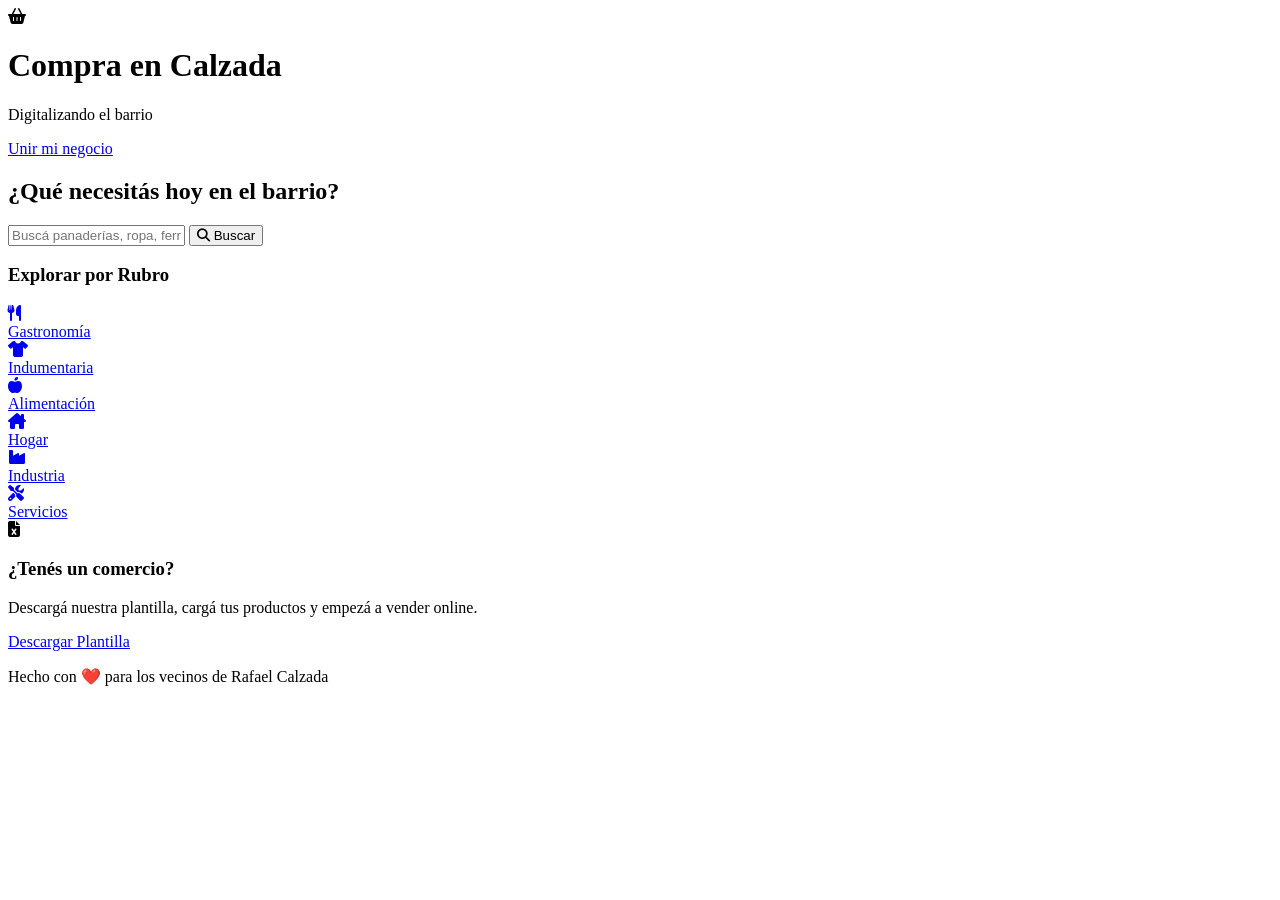
==== index.html @ 87e5cff4 "Update index.html with new header and sections" ====
<!DOCTYPE html>
<html lang="es">
<head>
    <meta charset="UTF-8">
    <meta name="viewport" content="width=device-width, initial-scale=1.0">
    <title>Compra en Calzada - Tu mercado local</title>
    <link rel="stylesheet" href="css/style.css">
    <link rel="stylesheet" href="https://cdnjs.cloudflare.com/ajax/libs/font-awesome/6.4.0/css/all.min.css">
</head>
<body>

    <header class="navbar">
        <div class="container nav-content">
            <div class="logo">
                <i class="fas fa-shopping-basket"></i>
                <div>
                    <h1>Compra en <span>Calzada</span></h1>
                    <p>Digitalizando el barrio</p>
                </div>
            </div>
            <nav>
                <a href="#" class="btn-outline">Unir mi negocio</a>
            </nav>
        </div>
    </header>

    <section class="hero">
        <div class="container">
            <h2>¿Qué necesitás hoy en el barrio?</h2>
            <div class="search-box">
                <input type="text" placeholder="Buscá panaderías, ropa, ferreterías...">
                <button><i class="fas fa-search"></i> Buscar</button>
            </div>
        </div>
    </section>

    <section class="categories container">
        <h3 class="section-title">Explorar por Rubro</h3>
        <div class="category-grid">
            
            <a href="gastronomia.html" class="category-item">
                <div class="icon-circle bg-orange">
                    <i class="fas fa-utensils"></i>
                </div>
                <span>Gastronomía</span>
            </a>

            <a href="indumentaria.html" class="category-item">
                <div class="icon-circle bg-blue">
                    <i class="fas fa-tshirt"></i>
                </div>
                <span>Indumentaria</span>
            </a>

            <a href="alimentacion.html" class="category-item">
                <div class="icon-circle bg-green">
                    <i class="fas fa-apple-whole"></i>
                </div>
                <span>Alimentación</span>
            </a>

            <a href="hogar.html" class="category-item">
                <div class="icon-circle bg-teal">
                    <i class="fas fa-house-chimney"></i>
                </div>
                <span>Hogar</span>
            </a>

            <a href="industria.html" class="category-item">
                <div class="icon-circle bg-gray">
                    <i class="fas fa-industry"></i>
                </div>
                <span>Industria</span>
            </a>

            <a href="servicios.html" class="category-item">
                <div class="icon-circle bg-dark-blue">
                    <i class="fas fa-tools"></i>
                </div>
                <span>Servicios</span>
            </a>

        </div>
    </section>

    <section class="cta container">
        <div class="cta-card">
            <i class="fas fa-file-excel"></i>
            <div class="cta-text">
                <h3>¿Tenés un comercio?</h3>
                <p>Descargá nuestra plantilla, cargá tus productos y empezá a vender online.</p>
            </div>
            <a href="#" class="btn-primary">Descargar Plantilla</a>
        </div>
    </section>

    <footer>
        <div class="container">
            <p>Hecho con ❤️ para los vecinos de Rafael Calzada</p>
        </div>
    </footer>

</body>
</html>
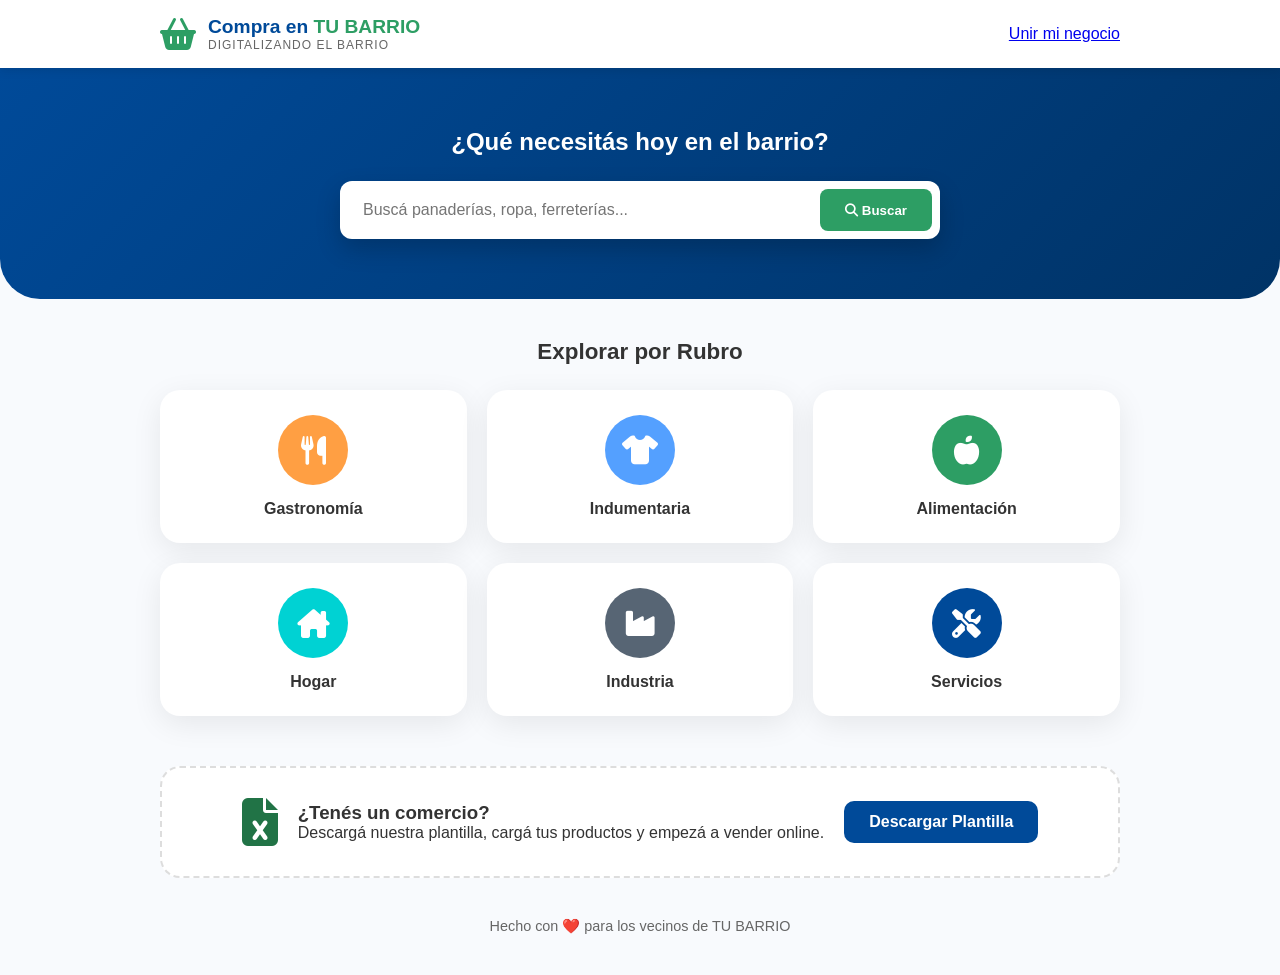
==== commit 256c54c1: "Update title and headings to reflect local branding" ====
--- a/index.html
+++ b/index.html
@@ -3,7 +3,7 @@
 <head>
     <meta charset="UTF-8">
     <meta name="viewport" content="width=device-width, initial-scale=1.0">
-    <title>Compra en Calzada - Tu mercado local</title>
+    <title>Compra en tu barrio - Tu mercado local</title>
     <link rel="stylesheet" href="css/style.css">
     <link rel="stylesheet" href="https://cdnjs.cloudflare.com/ajax/libs/font-awesome/6.4.0/css/all.min.css">
 </head>
@@ -14,7 +14,7 @@
             <div class="logo">
                 <i class="fas fa-shopping-basket"></i>
                 <div>
-                    <h1>Compra en <span>Calzada</span></h1>
+                    <h1>Compra en <span>TU BARRIO</span></h1>
                     <p>Digitalizando el barrio</p>
                 </div>
             </div>
@@ -96,7 +96,7 @@
 
     <footer>
         <div class="container">
-            <p>Hecho con ❤️ para los vecinos de Rafael Calzada</p>
+            <p>Hecho con ❤️ para los vecinos de TU BARRIO</p>
         </div>
     </footer>
 
--- a/css/style.css
+++ b/css/style.css
@@ -0,0 +1,411 @@
+:root {
+    --calzada-blue: #004a99;    /* Azul ferroviario/institucional */
+    --calzada-green: #2d9e64;   /* Verde Plazoleta */
+    --calzada-white: #ffffff;
+    --calzada-light: #f8fafd;
+    --text-dark: #333333;
+    --text-muted: #666666;
+    --shadow: 0 8px 30px rgba(0,0,0,0.08);
+}
+
+* {
+    margin: 0;
+    padding: 0;
+    box-sizing: border-box;
+}
+
+body {
+    font-family: 'Inter', -apple-system, sans-serif;
+    background-color: var(--calzada-light);
+    color: var(--text-dark);
+}
+
+.container {
+    max-width: 1000px;
+    margin: 0 auto;
+    padding: 0 20px;
+}
+
+/* Navbar */
+.navbar {
+    background: var(--calzada-white);
+    padding: 15px 0;
+    box-shadow: 0 2px 10px rgba(0,0,0,0.05);
+    position: sticky;
+    top: 0;
+    z-index: 100;
+}
+
+.nav-content {
+    display: flex;
+    justify-content: space-between;
+    align-items: center;
+}
+
+.logo {
+    display: flex;
+    align-items: center;
+    gap: 12px;
+}
+
+.logo i {
+    font-size: 2rem;
+    color: var(--calzada-green);
+}
+
+.logo h1 {
+    font-size: 1.2rem;
+    color: var(--calzada-blue);
+}
+
+.logo h1 span { color: var(--calzada-green); }
+
+.logo p {
+    font-size: 0.75rem;
+    color: var(--text-muted);
+    text-transform: uppercase;
+    letter-spacing: 1px;
+}
+
+/* Hero */
+.hero {
+    background: linear-gradient(135deg, var(--calzada-blue) 0%, #003366 100%);
+    padding: 60px 0;
+    text-align: center;
+    color: white;
+    border-bottom-left-radius: 40px;
+    border-bottom-right-radius: 40px;
+}
+
+.hero h2 { margin-bottom: 25px; font-weight: 600; }
+
+.search-box {
+    background: white;
+    padding: 8px;
+    border-radius: 12px;
+    display: flex;
+    max-width: 600px;
+    margin: 0 auto;
+    box-shadow: 0 10px 25px rgba(0,0,0,0.2);
+}
+
+.search-box input {
+    flex: 1;
+    border: none;
+    padding: 12px 15px;
+    outline: none;
+    font-size: 1rem;
+}
+
+.search-box button {
+    background: var(--calzada-green);
+    color: white;
+    border: none;
+    padding: 12px 25px;
+    border-radius: 8px;
+    cursor: pointer;
+    font-weight: bold;
+}
+
+/* Categorías */
+.section-title {
+    margin: 40px 0 25px;
+    font-size: 1.4rem;
+    text-align: center;
+}
+
+.category-grid {
+    display: grid;
+    grid-template-columns: repeat(3, 1fr); /* 3 columnas en desktop */
+    gap: 20px;
+}
+
+@media (max-width: 600px) {
+    .category-grid { grid-template-columns: repeat(2, 1fr); }
+}
+
+.category-item {
+    background: white;
+    padding: 25px;
+    border-radius: 20px;
+    text-align: center;
+    text-decoration: none;
+    color: var(--text-dark);
+    transition: all 0.3s ease;
+    box-shadow: var(--shadow);
+}
+
+.category-item:hover {
+    transform: translateY(-5px);
+    box-shadow: 0 12px 40px rgba(0,0,0,0.12);
+}
+
+.icon-circle {
+    width: 70px;
+    height: 70px;
+    border-radius: 50%;
+    display: flex;
+    align-items: center;
+    justify-content: center;
+    margin: 0 auto 15px;
+    font-size: 1.8rem;
+    color: white;
+}
+
+/* Colores de Iconos */
+.bg-orange { background: #ff9f43; }
+.bg-blue { background: #54a0ff; }
+.bg-green { background: var(--calzada-green); }
+.bg-teal { background: #00d2d3; }
+.bg-gray { background: #576574; }
+.bg-dark-blue { background: var(--calzada-blue); }
+
+.category-item span {
+    font-weight: 600;
+    font-size: 1rem;
+}
+
+/* CTA */
+.cta { margin-top: 50px; }
+.cta-card {
+    background: white;
+    border: 2px dashed #ddd;
+    border-radius: 20px;
+    padding: 30px;
+    display: flex;
+    align-items: center;
+    gap: 20px;
+    flex-wrap: wrap;
+    justify-content: center;
+}
+
+.cta-card i { font-size: 3rem; color: #217346; /* Color Excel */ }
+.btn-primary {
+    background: var(--calzada-blue);
+    color: white;
+    padding: 12px 25px;
+    border-radius: 10px;
+    text-decoration: none;
+    font-weight: bold;
+}
+
+footer {
+    text-align: center;
+    padding: 40px 0;
+    color: var(--text-muted);
+    font-size: 0.9rem;
+}
+
+
+/* Estilos específicos para la vista de productos */
+.category-badge-top {
+    padding: 5px 15px;
+    border-radius: 20px;
+    color: white;
+    font-size: 0.8rem;
+    font-weight: bold;
+    text-transform: uppercase;
+}
+
+.sub-controls {
+    margin: 20px 0;
+}
+
+.search-bar-mini {
+    background: white;
+    border: 1px solid #ddd;
+    border-radius: 10px;
+    display: flex;
+    align-items: center;
+    padding: 0 15px;
+}
+
+.search-bar-mini input {
+    border: none;
+    padding: 12px;
+    width: 100%;
+    outline: none;
+}
+
+/* Grid de Productos */
+.products-grid {
+    display: grid;
+    grid-template-columns: repeat(auto-fill, minmax(250px, 1fr));
+    gap: 20px;
+    margin-bottom: 50px;
+}
+
+.product-card {
+    background: white;
+    border-radius: 15px;
+    overflow: hidden;
+    box-shadow: var(--shadow);
+    transition: transform 0.2s;
+}
+
+.product-card:hover { transform: scale(1.02); }
+
+.product-image {
+    height: 200px;
+    background: #eee;
+    position: relative;
+}
+
+.product-image img {
+    width: 100%;
+    height: 100%;
+    object-fit: cover;
+}
+
+.shop-name {
+    position: absolute;
+    bottom: 10px;
+    left: 10px;
+    background: rgba(0, 74, 153, 0.8); /* Azul Calzada con transparencia */
+    color: white;
+    padding: 4px 10px;
+    border-radius: 5px;
+    font-size: 0.7rem;
+}
+
+.product-info { padding: 15px; }
+.product-info h3 { font-size: 1.1rem; margin-bottom: 5px; }
+.product-desc { color: var(--text-muted); font-size: 0.85rem; height: 40px; }
+
+.price-row {
+    display: flex;
+    justify-content: space-between;
+    align-items: center;
+    margin-top: 15px;
+}
+
+.price {
+    font-size: 1.3rem;
+    font-weight: bold;
+    color: var(--calzada-blue);
+}
+
+.btn-whatsapp {
+    background: #25d366;
+    color: white;
+    text-decoration: none;
+    padding: 8px 15px;
+    border-radius: 8px;
+    font-weight: bold;
+    display: flex;
+    align-items: center;
+    gap: 5px;
+}
+
+.mini-footer {
+    text-align: center;
+    padding: 30px;
+    background: #f1f1f1;
+    font-size: 0.9rem;
+}
+
+
+
+
+/* Variables de color de Calzada */
+:root {
+    --calzada-blue: #004a99;
+    --calzada-green: #2d9e64;
+    --bg-light: #f4f7f9;
+}
+
+.rubro-page {
+    background-color: var(--bg-light);
+    font-family: 'Segoe UI', sans-serif;
+}
+
+.navbar {
+    background: white;
+    padding: 1rem;
+    box-shadow: 0 2px 10px rgba(0,0,0,0.1);
+}
+
+.nav-content {
+    display: flex;
+    justify-content: space-between;
+    align-items: center;
+}
+
+.btn-back {
+    text-decoration: none;
+    color: var(--calzada-blue);
+    font-weight: bold;
+}
+
+.brand {
+    font-weight: bold;
+    color: var(--calzada-green);
+}
+
+.header-rubro {
+    margin: 2rem 0;
+    text-align: center;
+}
+
+.badge-count {
+    background: var(--calzada-blue);
+    color: white;
+    padding: 4px 12px;
+    border-radius: 20px;
+    font-size: 0.8rem;
+}
+
+/* Grid de Comercios */
+.grid-comercios {
+    display: grid;
+    grid-template-columns: repeat(auto-fill, minmax(300px, 1fr));
+    gap: 1.5rem;
+    padding-bottom: 3rem;
+}
+
+.comercio-card {
+    background: white;
+    border-radius: 15px;
+    padding: 1.5rem;
+    text-decoration: none;
+    color: #333;
+    display: flex;
+    gap: 1rem;
+    align-items: center;
+    box-shadow: 0 4px 15px rgba(0,0,0,0.05);
+    transition: transform 0.2s;
+    border-left: 5px solid var(--calzada-green);
+}
+
+.comercio-card:hover {
+    transform: translateY(-3px);
+    box-shadow: 0 6px 20px rgba(0,0,0,0.1);
+}
+
+.card-icon {
+    font-size: 2.5rem;
+    background: #f0f0f0;
+    width: 60px;
+    height: 60px;
+    display: flex;
+    align-items: center;
+    justify-content: center;
+    border-radius: 12px;
+}
+
+.card-content h3 {
+    margin: 0 0 5px 0;
+    color: var(--calzada-blue);
+}
+
+.card-content p {
+    font-size: 0.9rem;
+    color: #666;
+    margin-bottom: 10px;
+}
+
+.view-more {
+    font-size: 0.8rem;
+    color: var(--calzada-green);
+    font-weight: bold;
+}
